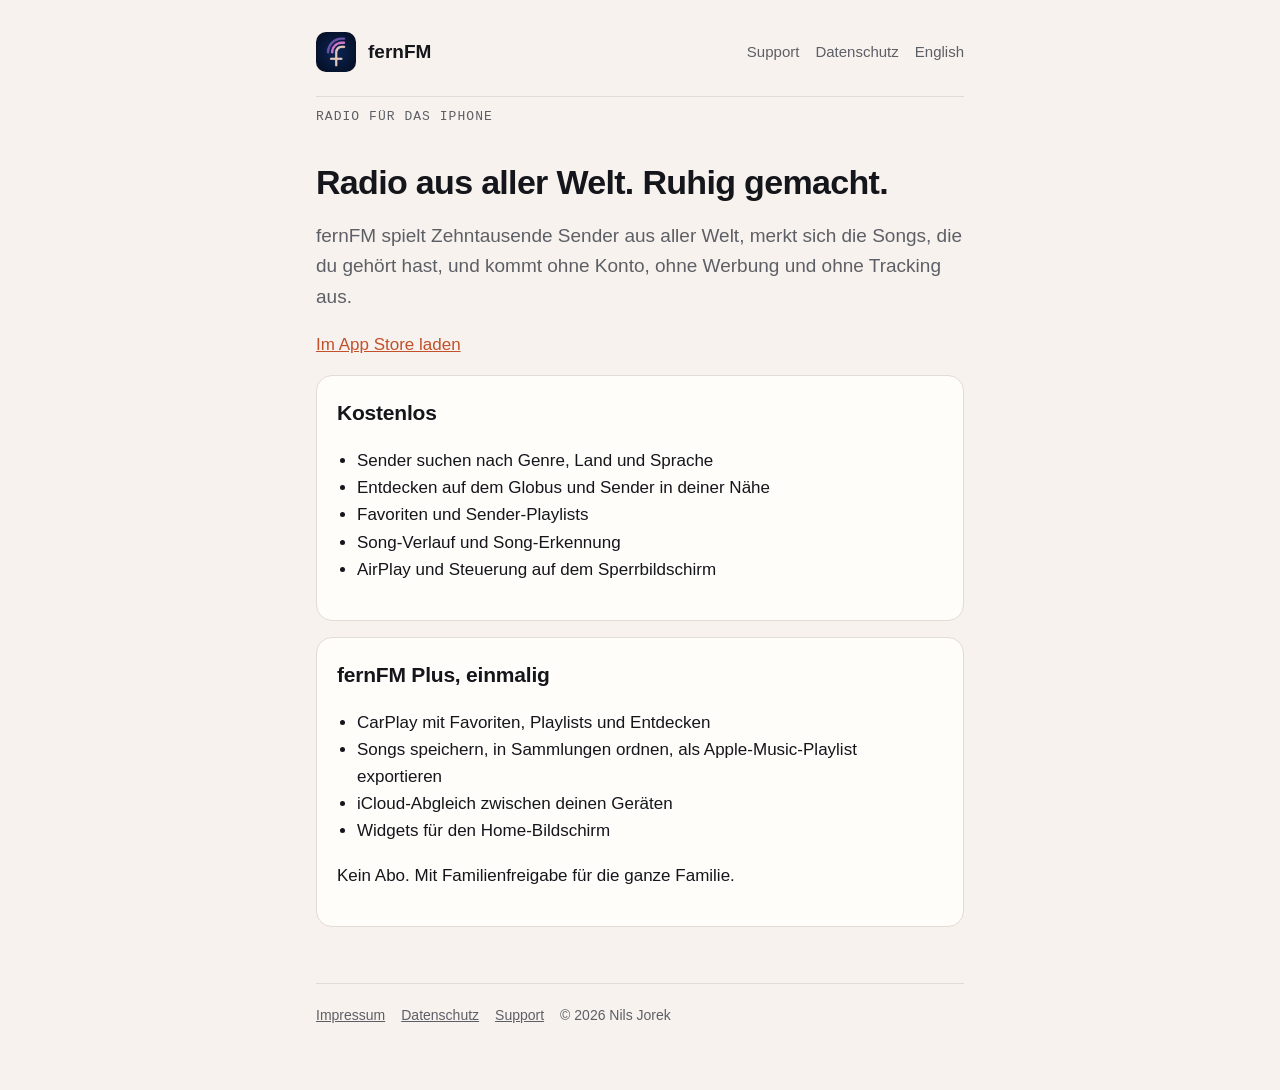
==== de/index.html @ 9f45d32e "fernFM website: home, support, privacy, legal notice (DE/EN)" ====
<!doctype html>
<html lang="de">
<head>
<meta charset="utf-8">
<meta name="viewport" content="width=device-width, initial-scale=1">
<title>fernFM: Radio aus aller Welt</title>
<meta name="description" content="Radio aus aller Welt für das iPhone. Ohne Konto, ohne Werbung.">
<link rel="icon" href="../icon.png">
<link rel="apple-touch-icon" href="../icon.png">
<link rel="alternate" hreflang="en" href="../en/index.html">
<link rel="stylesheet" href="../style.css">
</head>
<body>
<main>
<header>
<a class="brand" href="index.html"><img src="../icon.png" alt="">fernFM</a>
<nav><a href="support.html">Support</a><a href="privacy.html">Datenschutz</a><a href="../en/index.html" hreflang="en">English</a></nav>
</header>
<p class="eyebrow">Radio für das iPhone</p>
<h1>Radio aus aller Welt. Ruhig gemacht.</h1>
<p class="lead">fernFM spielt Zehntausende Sender aus aller Welt, merkt sich die Songs, die du gehört hast, und kommt ohne Konto, ohne Werbung und ohne Tracking aus.</p>
<p><a href="https://apps.apple.com/app/id6836852211">Im App Store laden</a></p>
<div class="card"><h2>Kostenlos</h2><ul>
<li>Sender suchen nach Genre, Land und Sprache</li>
<li>Entdecken auf dem Globus und Sender in deiner Nähe</li>
<li>Favoriten und Sender-Playlists</li>
<li>Song-Verlauf und Song-Erkennung</li>
<li>AirPlay und Steuerung auf dem Sperrbildschirm</li></ul></div>
<div class="card"><h2>fernFM Plus, einmalig</h2><ul>
<li>CarPlay mit Favoriten, Playlists und Entdecken</li>
<li>Songs speichern, in Sammlungen ordnen, als Apple-Music-Playlist exportieren</li>
<li>iCloud-Abgleich zwischen deinen Geräten</li>
<li>Widgets für den Home-Bildschirm</li></ul>
<p>Kein Abo. Mit Familienfreigabe für die ganze Familie.</p></div>
<footer><a href="imprint.html">Impressum</a><a href="privacy.html">Datenschutz</a><a href="support.html">Support</a><span>© 2026 Nils Jorek</span></footer>
</main>
</body>
</html>
---- style.css ----
:root {
  --bg: #f7f2ed;
  --fg: #14161c;
  --muted: #5d5f66;
  --line: #e2dbd3;
  --card: #fffdfa;
  --accent: #c2502b;
  color-scheme: light dark;
}
@media (prefers-color-scheme: dark) {
  :root {
    --bg: #050d1f;
    --fg: #eef0f4;
    --muted: #9aa1ae;
    --line: #1b2438;
    --card: #0b1528;
    --accent: #ff8a5c;
  }
}
* { box-sizing: border-box; }
html { -webkit-text-size-adjust: 100%; }
body {
  margin: 0;
  background: var(--bg);
  color: var(--fg);
  font: 17px/1.6 -apple-system, BlinkMacSystemFont, "SF Pro Text", "Segoe UI", Roboto, Helvetica, Arial, sans-serif;
}
main { max-width: 680px; margin: 0 auto; padding: 32px 16px 64px; }
header { display: flex; align-items: center; justify-content: space-between; gap: 12px; padding-bottom: 24px; border-bottom: 1px solid var(--line); }
.brand { display: flex; align-items: center; gap: 12px; color: inherit; text-decoration: none; font-weight: 600; font-size: 19px; }
.brand img { width: 40px; height: 40px; border-radius: 10px; }
nav a, .lang a { color: var(--muted); text-decoration: none; font-size: 15px; margin-left: 16px; }
nav a:hover, .lang a:hover { color: var(--fg); }
h1 { font-size: 34px; line-height: 1.15; letter-spacing: -0.02em; margin: 40px 0 8px; }
h2 { font-size: 21px; margin: 36px 0 8px; letter-spacing: -0.01em; }
p, li { color: var(--fg); }
.lead { color: var(--muted); font-size: 19px; }
.eyebrow { font: 500 13px/1 ui-monospace, "SF Mono", Menlo, monospace; letter-spacing: 0.08em; color: var(--muted); text-transform: uppercase; }
a { color: var(--accent); }
.card { background: var(--card); border: 1px solid var(--line); border-radius: 16px; padding: 20px; margin: 16px 0; }
.card h2 { margin-top: 0; }
ul { padding-left: 20px; }
footer { margin-top: 56px; padding-top: 20px; border-top: 1px solid var(--line); color: var(--muted); font-size: 14px; display: flex; flex-wrap: wrap; gap: 16px; }
footer a { color: var(--muted); }
.updated { color: var(--muted); font-size: 14px; }
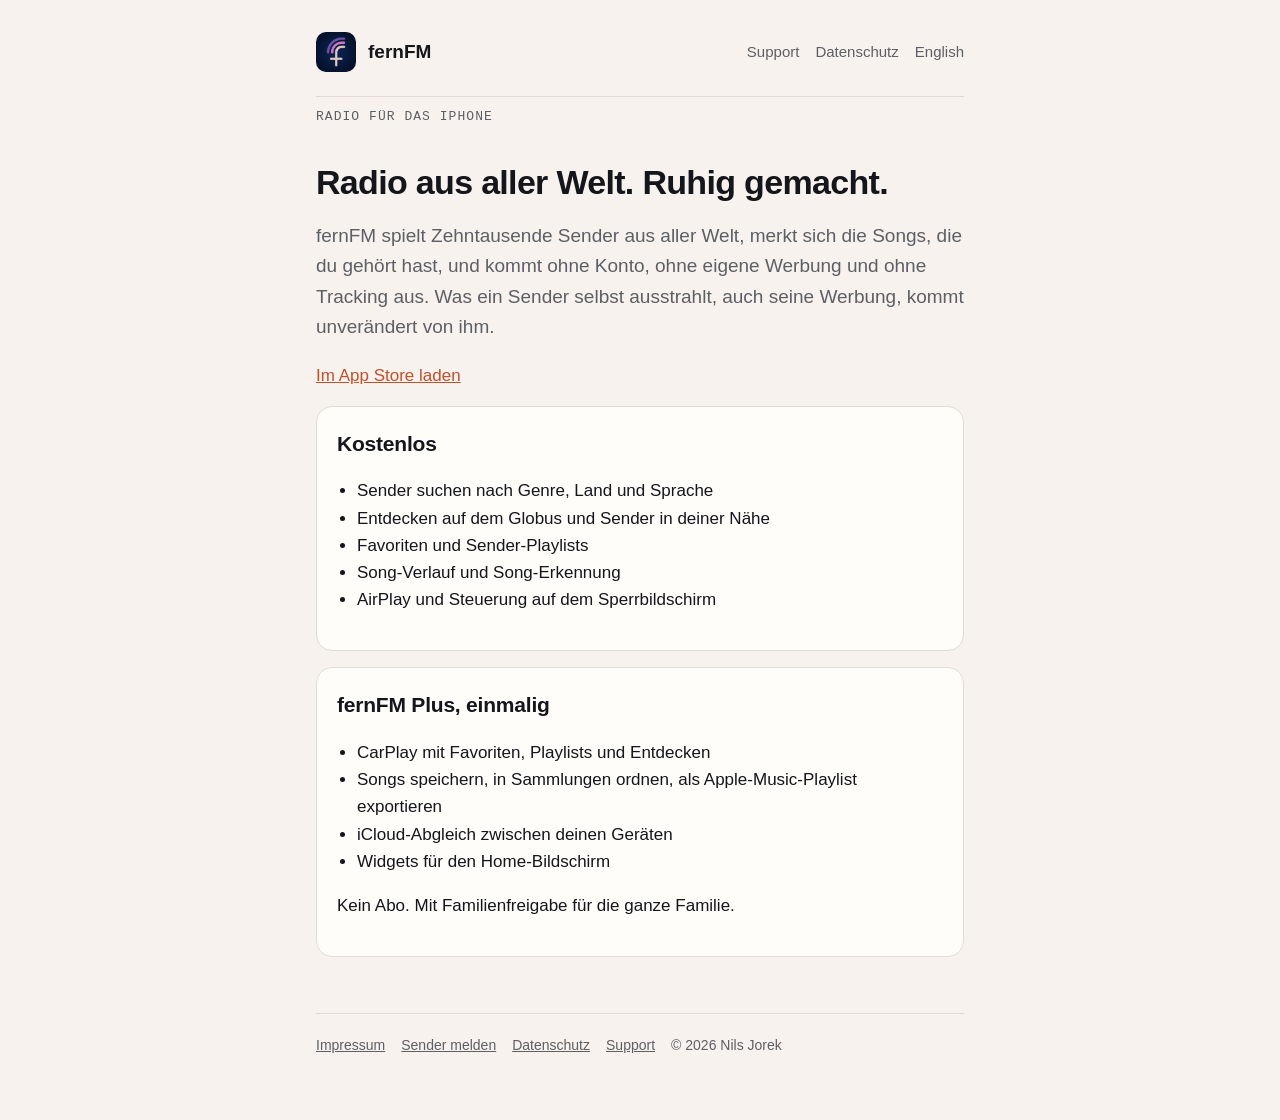
==== commit beb0634c: "Meldeseite für Rechteinhaber, Sperrliste, Datenschutz aktualisiert Co-Authored-By: Claude Opus 5.5 <" ====
--- a/de/index.html
+++ b/de/index.html
@@ -4,7 +4,7 @@
 <meta charset="utf-8">
 <meta name="viewport" content="width=device-width, initial-scale=1">
 <title>fernFM: Radio aus aller Welt</title>
-<meta name="description" content="Radio aus aller Welt für das iPhone. Ohne Konto, ohne Werbung.">
+<meta name="description" content="Radio aus aller Welt für das iPhone. Ohne Konto, ohne Tracking.">
 <link rel="icon" href="../icon.png">
 <link rel="apple-touch-icon" href="../icon.png">
 <link rel="alternate" hreflang="en" href="../en/index.html">
@@ -18,7 +18,7 @@
 </header>
 <p class="eyebrow">Radio für das iPhone</p>
 <h1>Radio aus aller Welt. Ruhig gemacht.</h1>
-<p class="lead">fernFM spielt Zehntausende Sender aus aller Welt, merkt sich die Songs, die du gehört hast, und kommt ohne Konto, ohne Werbung und ohne Tracking aus.</p>
+<p class="lead">fernFM spielt Zehntausende Sender aus aller Welt, merkt sich die Songs, die du gehört hast, und kommt ohne Konto, ohne eigene Werbung und ohne Tracking aus. Was ein Sender selbst ausstrahlt, auch seine Werbung, kommt unverändert von ihm.</p>
 <p><a href="https://apps.apple.com/app/id6836852211">Im App Store laden</a></p>
 <div class="card"><h2>Kostenlos</h2><ul>
 <li>Sender suchen nach Genre, Land und Sprache</li>
@@ -32,7 +32,7 @@
 <li>iCloud-Abgleich zwischen deinen Geräten</li>
 <li>Widgets für den Home-Bildschirm</li></ul>
 <p>Kein Abo. Mit Familienfreigabe für die ganze Familie.</p></div>
-<footer><a href="imprint.html">Impressum</a><a href="privacy.html">Datenschutz</a><a href="support.html">Support</a><span>© 2026 Nils Jorek</span></footer>
+<footer><a href="imprint.html">Impressum</a><a href="rights.html">Sender melden</a><a href="privacy.html">Datenschutz</a><a href="support.html">Support</a><span>© 2026 Nils Jorek</span></footer>
 </main>
 </body>
 </html>
